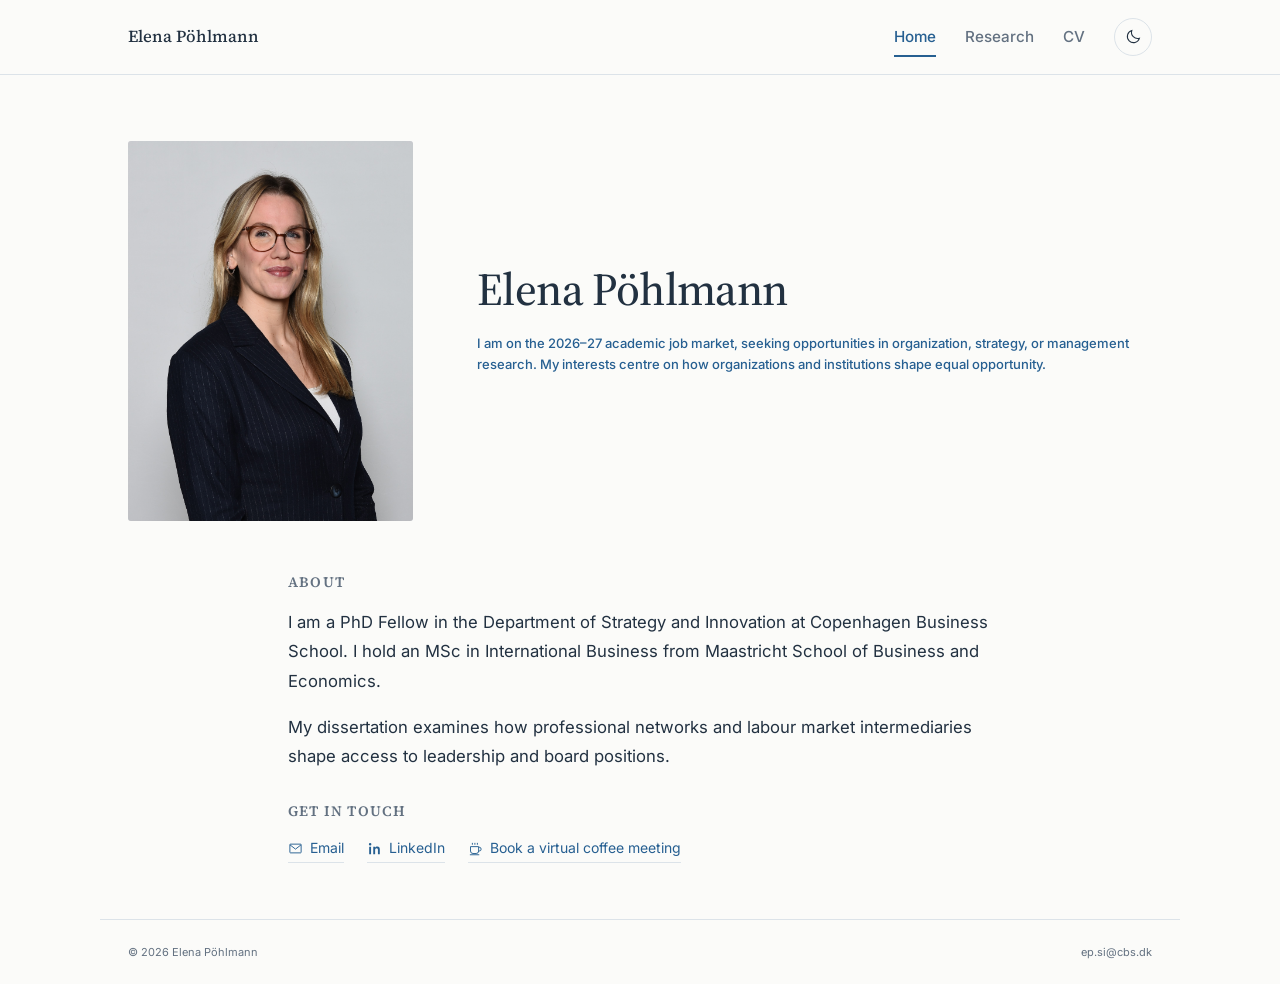
==== index.html @ 1bb363f1 "Publish academic website." ====
<!doctype html>
<html lang="en">
<head>
<meta charset="utf-8">
<meta name="viewport" content="width=device-width,initial-scale=1">
<title>Elena Pöhlmann | Copenhagen Business School</title>
<meta name="description" content="Elena Pöhlmann, PhD Fellow at Copenhagen Business School. Research on executive labor markets, gender, professional networks and entrepreneurship.">
<script>(function(){try{var q=new URLSearchParams(location.search).get('theme');var t=q||localStorage.getItem('elena-theme');if(!t)t=matchMedia('(prefers-color-scheme: dark)').matches?'dark':'light';document.documentElement.dataset.theme=t==='dark'?'dark':'light'}catch(e){}})();</script>
<link rel="icon" href="assets/favicon.svg" type="image/svg+xml">
<link rel="stylesheet" href="assets/font-faces.css?v=20261118b">
<link rel="stylesheet" href="assets/styles.css?v=20261118k">
</head>
<body data-page="home">
<a class="skip" href="#main">Skip to content</a>
<header class="site-header">
<div class="wrap">
<a class="brand" href="/" data-site-path="/">Elena Pöhlmann</a>
<div class="nav-right">
<nav class="nav-links" aria-label="Main navigation">
<a href="/" data-site-path="/" aria-current="page">Home</a>
<a href="/research/" data-site-path="/research/">Research</a>
<a href="/cv/" data-site-path="/cv/">CV</a>
</nav>
<button class="theme-toggle" type="button" aria-label="Switch to dark mode" title="Switch to dark mode" aria-pressed="false">
<svg class="moon" viewBox="0 0 24 24" fill="none" stroke="currentColor" stroke-width="1.5" aria-hidden="true">
<path d="M20.4 14.4A8.6 8.6 0 0 1 9.6 3.6 8.7 8.7 0 1 0 20.4 14.4Z"/>
</svg>
<svg class="sun" viewBox="0 0 24 24" fill="none" stroke="currentColor" stroke-width="1.5" aria-hidden="true">
<circle cx="12" cy="12" r="4"/>
<path d="M12 2v2m0 16v2M2 12h2m16 0h2M5 5l1.5 1.5m11 11L19 19M5 19l1.5-1.5m11-11L19 5"/>
</svg>
</button>
</div>
</div>
</header>
<main id="main" class="wrap home">
<section class="hero" aria-labelledby="name">
<div class="portrait-frame">
<img src="assets/elena-poehlmann-portrait.png?v=20261118i" alt="Portrait of Elena Pöhlmann" width="2333" height="3500">
</div>
<div class="hero-copy">
<h1 id="name">Elena Pöhlmann</h1>
<p class="market-note">I am on the 2026–27 academic job market, seeking opportunities in organization, strategy, or management research. My interests centre on how organizations and institutions shape equal opportunity.</p>
</div>
</section>
<div class="home-bottom">
<section class="about-section" aria-labelledby="about">
<h2 class="section-label" id="about">About</h2>
<p class="bio">I am a PhD Fellow in the Department of Strategy and Innovation at Copenhagen Business School. I hold an MSc in International Business from Maastricht School of Business and Economics.</p>
<p class="bio">My dissertation examines how professional networks and labour market intermediaries shape access to leadership and board positions.</p>
</section>
<section class="contact-section" aria-labelledby="connect">
<h2 class="section-label" id="connect">Get in touch</h2>
<div class="connect-row">
<a class="plain-link" href="mailto:ep.si@cbs.dk">
<svg viewBox="0 0 24 24" fill="none" stroke="currentColor" stroke-width="1.5" aria-hidden="true">
<rect x="3" y="5" width="18" height="14" rx="1"/>
<path d="m3 6 9 7 9-7"/>
</svg>Email</a>
<a class="plain-link" href="https://www.linkedin.com/in/elena-poehlmann/" target="_blank" rel="noopener noreferrer">
<svg viewBox="0 0 24 24" fill="currentColor" aria-hidden="true">
<path d="M5 3a2 2 0 1 1 0 4 2 2 0 0 1 0-4ZM3.5 9h3v12h-3V9ZM10 9h3v1.6c.7-1.1 1.8-1.9 3.5-1.9 3 0 4 1.9 4 4.7V21h-3v-6.6c0-1.7-.4-2.9-2.1-2.9-1.7 0-2.4 1.2-2.4 3V21h-3V9Z"/>
</svg>LinkedIn</a>
<a class="plain-link" href="https://bookings.cloud.microsoft/bookwithme/user/e5c0fc8e6c004dd7b96afc6452cdc614@cbs.dk/meetingtype/2aAU5X9MSEyfibEmsuN26w2?anonymous&amp;ismsaljsauthenabled&amp;ep=mlink" target="_blank" rel="noopener noreferrer">
<svg viewBox="0 0 24 24" fill="none" stroke="currentColor" stroke-width="1.5" aria-hidden="true">
<path d="M4 9h13v7a4 4 0 0 1-4 4H8a4 4 0 0 1-4-4V9Z"/>
<path d="M17 10h1a3 3 0 0 1 0 6h-1M7 3v3m4-3v3m4-3v3M3 22h15"/>
</svg>Book a virtual coffee meeting
</a>
</div>
</section>
</div>
</main>
<footer class="site-footer">
<div class="wrap">
<span>© 2026 Elena Pöhlmann</span>
<div class="footer-links">
<a href="mailto:ep.si@cbs.dk">ep.si@cbs.dk</a>
</div>
</div>
</footer>
<script src="assets/site.js?v=20261118l">
</script>
</body>
</html>
---- assets/font-faces.css ----
/* Self-hosted fonts; license notices are in assets/fonts/. */

@font-face {
  font-family: 'Inter';
  font-style: normal;
  font-weight: 400 600;
  font-display: swap;
  src: url(fonts/inter-latin-ext.woff2) format('woff2');
  unicode-range: U+0100-02BA, U+02BD-02C5, U+02C7-02CC, U+02CE-02D7, U+02DD-02FF, U+0304, U+0308, U+0329, U+1D00-1DBF, U+1E00-1E9F, U+1EF2-1EFF, U+2020, U+20A0-20AB, U+20AD-20C4, U+2113, U+2C60-2C7F, U+A720-A7FF;
}

@font-face {
  font-family: 'Inter';
  font-style: normal;
  font-weight: 400 600;
  font-display: swap;
  src: url(fonts/inter-latin.woff2) format('woff2');
  unicode-range: U+0000-00FF, U+0131, U+0152-0153, U+02BB-02BC, U+02C6, U+02DA, U+02DC, U+0304, U+0308, U+0329, U+2000-206F, U+20AC, U+2122, U+2191, U+2193, U+2212, U+2215, U+FEFF, U+FFFD;
}

@font-face {
  font-family: 'Source Serif 4';
  font-style: normal;
  font-weight: 400 600;
  font-display: swap;
  src: url(fonts/source-serif-4-latin-ext.woff2) format('woff2');
  unicode-range: U+0100-02BA, U+02BD-02C5, U+02C7-02CC, U+02CE-02D7, U+02DD-02FF, U+0304, U+0308, U+0329, U+1D00-1DBF, U+1E00-1E9F, U+1EF2-1EFF, U+2020, U+20A0-20AB, U+20AD-20C4, U+2113, U+2C60-2C7F, U+A720-A7FF;
}

@font-face {
  font-family: 'Source Serif 4';
  font-style: normal;
  font-weight: 400 600;
  font-display: swap;
  src: url(fonts/source-serif-4-latin.woff2) format('woff2');
  unicode-range: U+0000-00FF, U+0131, U+0152-0153, U+02BB-02BC, U+02C6, U+02DA, U+02DC, U+0304, U+0308, U+0329, U+2000-206F, U+20AC, U+2122, U+2191, U+2193, U+2212, U+2215, U+FEFF, U+FFFD;
}
---- assets/styles.css ----
:root{color-scheme:light;--bg:#fbfbf9;--surface:#fff;--ink:#223141;--muted:#637181;--blue:#265f91;--blue-hover:#17436a;--soft:#edf3f8;--line:#dce3e9;--photo:#e8eaec;--max:1080px;--font-display:"Source Serif 4",Georgia,serif;--font-body:"Inter",Arial,sans-serif}

:root[data-theme="dark"]{color-scheme:dark;--bg:#111a24;--surface:#182330;--ink:#e7edf4;--muted:#a6b4c3;--blue:#94bfeb;--blue-hover:#c4def9;--soft:#1b3044;--line:#304050;--photo:#263441}

*{box-sizing:border-box}
html{scroll-behavior:smooth;scroll-padding-top:96px}
body{margin:0;background:var(--bg);color:var(--ink);font:17px/1.65 var(--font-body);font-optical-sizing:auto;-webkit-font-smoothing:antialiased}
a{color:var(--blue);text-underline-offset:4px;text-decoration-thickness:1px}
a:hover{color:var(--blue-hover)}
button,a,summary{-webkit-tap-highlight-color:transparent}
button{font:inherit}
a:focus-visible,button:focus-visible,summary:focus-visible{outline:2px solid var(--blue);outline-offset:5px;border-radius:2px}
img{max-width:100%;display:block}
svg{flex-shrink:0}
h1,h2,h3,p{margin-top:0}
h1,h2,h3,.brand{font-family:var(--font-display);font-weight:500}
h1{font-size:clamp(2rem,4vw,2.85rem);line-height:1.15;letter-spacing:-.6px;margin-bottom:18px}
h2{font-size:1.55rem;line-height:1.3;letter-spacing:-.3px}
h3{font-size:1.25rem;line-height:1.4;letter-spacing:-.2px}
p{margin-bottom:20px}
.wrap{max-width:var(--max);margin:auto;padding-inline:28px}
.site-header{position:sticky;top:0;z-index:50;background:var(--bg);border-bottom:1px solid var(--line)}
.site-header .wrap{display:flex;align-items:center;justify-content:space-between;gap:30px;min-height:74px}
.brand{text-decoration:none;color:var(--ink);font-size:1.05rem;white-space:nowrap}
.nav-right,.nav-links{display:flex;align-items:center;gap:29px}
.nav-links a{color:var(--muted);text-decoration:none;font-size:.95rem;font-weight:500;padding-block:8px;position:relative}
.nav-links a:hover,.nav-links a[aria-current="page"]{color:var(--blue)}
.nav-links a[aria-current="page"]:after{content:"";position:absolute;left:0;right:0;bottom:1px;height:2px;background:var(--blue)}
.theme-toggle{width:38px;height:38px;border:1px solid var(--line);border-radius:50%;background:transparent;display:grid;place-items:center;cursor:pointer;color:var(--ink)}
.theme-toggle:hover{background:var(--soft);border-color:var(--blue)}
.theme-toggle svg{width:17px;height:17px}
.sun{display:none}
[data-theme=dark] .sun{display:block}
[data-theme=dark] .moon{display:none}
.skip{position:fixed;left:14px;top:-80px;background:var(--surface);z-index:100;padding:10px}
.skip:focus{top:10px}
.home{padding-top:60px;padding-bottom:56px}
.hero{display:grid;grid-template-columns:285px minmax(0,1fr);gap:64px;align-items:center}
.portrait-frame{background:var(--photo);border-radius:3px;overflow:hidden;aspect-ratio:3/4;margin-top:6px}
.portrait-frame img{width:100%;height:100%;object-fit:cover;object-position:50% 22%;transform:scale(1.2);transform-origin:50% 12%}
.market-note,.paper-tag{display:inline-block;color:var(--blue);font:500 13px/1.6 var(--font-body);background:none;border:0;padding:0;letter-spacing:0;text-transform:none}
.market-note{margin-bottom:18px}
.lead{font:400 1.12rem/1.65 var(--font-body);letter-spacing:0;margin-bottom:0;max-width:520px}
.bio{font-size:1.04rem;line-height:1.78;margin-bottom:0}
.bio+.bio{margin-top:16px}
.home-bottom{max-width:704px;margin:52px auto 0}
.section-label{font-size:.9rem;letter-spacing:1.2px;text-transform:uppercase;color:var(--muted);font-weight:600;margin:0 0 16px;font-family:var(--font-display)}
.contact-section{margin-top:30px}
.connect-row{display:flex;gap:23px;align-items:center;flex-wrap:wrap;font-size:14px}
.plain-link{display:inline-flex;align-items:center;gap:7px;text-decoration:none;border-bottom:1px solid var(--line);padding-bottom:2px}
.plain-link svg{width:15px;height:15px}
.page-main{padding-top:55px;padding-bottom:65px}
.page-heading{max-width:760px;margin-bottom:34px}
.page-heading h1{margin-bottom:0}
.papers-section{margin-bottom:48px}
.papers-section>h2{font-size:1.55rem;margin-bottom:7px;padding-bottom:16px;border-bottom:1px solid var(--line)}
.paper{padding:27px 0 28px;border-bottom:1px solid var(--line)}
.paper h3{max-width:850px;margin-bottom:11px}
.paper-authors{color:var(--muted);font-size:13px;margin-bottom:11px;line-height:1.6}
.paper-meta{display:flex;align-items:center;gap:13px;flex-wrap:wrap;color:var(--muted);font-size:11px;letter-spacing:.2px;margin-bottom:13px}
.paper-toggle{max-width:100%;padding:0;border:0;background:none;color:inherit;font:inherit;line-height:inherit;letter-spacing:inherit;text-align:left;cursor:pointer}
.paper-toggle:hover,.paper-toggle:focus-visible{color:var(--blue)}
.paper-summary{max-width:850px}
.paper-summary p{font-size:.96rem;line-height:1.7;margin:17px 0 0}
.draft-status{color:var(--muted);font-size:11px;margin-top:11px}
.cv-toolbar{display:flex;align-items:center;gap:13px;flex-wrap:wrap;margin-bottom:27px}
.button{display:inline-flex;align-items:center;gap:8px;font-size:13px;border:1px solid var(--line);border-radius:3px;padding:9px 15px;background:var(--surface);text-decoration:none;line-height:1.5}
.button.primary{background:var(--blue);border-color:var(--blue);color:var(--bg)}
.button:hover{border-color:var(--blue)}
.cv-preview{max-width:840px;margin:auto}
.cv-preview img{width:100%;height:auto;border:1px solid var(--line);box-shadow:0 5px 20px #00000008;margin-bottom:25px;background:#fff}
.site-footer .wrap{border-top:1px solid var(--line);display:flex;justify-content:space-between;align-items:center;gap:20px;padding-block:23px;color:var(--muted);font-size:11px}
.footer-links{display:flex;gap:23px}
.footer-links a{color:var(--muted);text-decoration:none}
.footer-links a:hover{color:var(--blue)}

@media(max-width:820px){body{font-size:16px}}

@media(max-width:760px){.wrap{padding-inline:24px}
.site-header .wrap{gap:16px}
.nav-right,.nav-links{gap:19px}
.hero{grid-template-columns:210px minmax(0,1fr);gap:32px}
.home-bottom{margin-top:40px}
.home{padding-top:40px}
}

@media(max-width:570px){html{scroll-padding-top:124px}
.wrap{padding-inline:23px}
.site-header .wrap{flex-wrap:wrap;min-height:108px;padding-top:16px;padding-bottom:12px;row-gap:8px}
.nav-right{width:100%;justify-content:space-between}
.nav-links{gap:28px}
.nav-links a{font-size:14px}
.theme-toggle{height:31px;width:31px}
.hero{display:flex;flex-direction:column;align-items:flex-start;gap:28px}
.portrait-frame{width:180px;aspect-ratio:3/4;margin:0}
.home{padding-top:32px;padding-bottom:35px}
h1{margin-bottom:12px}
.lead{font-size:1.05rem}
.market-note{margin-bottom:16px}
.bio{font-size:1rem}
.home-bottom{margin-top:30px}
.connect-row{gap:18px}
.page-main{padding-top:36px;padding-bottom:35px}
.page-heading{margin-bottom:30px}
.paper{padding-block:23px}
.site-footer .wrap{align-items:flex-start;flex-direction:column;gap:10px;padding-block:19px}
.footer-links{gap:22px}
.cv-toolbar{gap:10px}
.button{font-size:12px;padding:9px 12px}
}

@media(prefers-reduced-motion:reduce){html{scroll-behavior:auto}
*{transition:none!important}
}

@media print{.site-header,.site-footer,.cv-toolbar{display:none}
body{background:white;color:black}
.wrap{max-width:none;padding:0}
.cv-preview img{border:0;box-shadow:none;page-break-after:always}
.paper-summary[hidden]{display:block}
.home{padding:0}
}
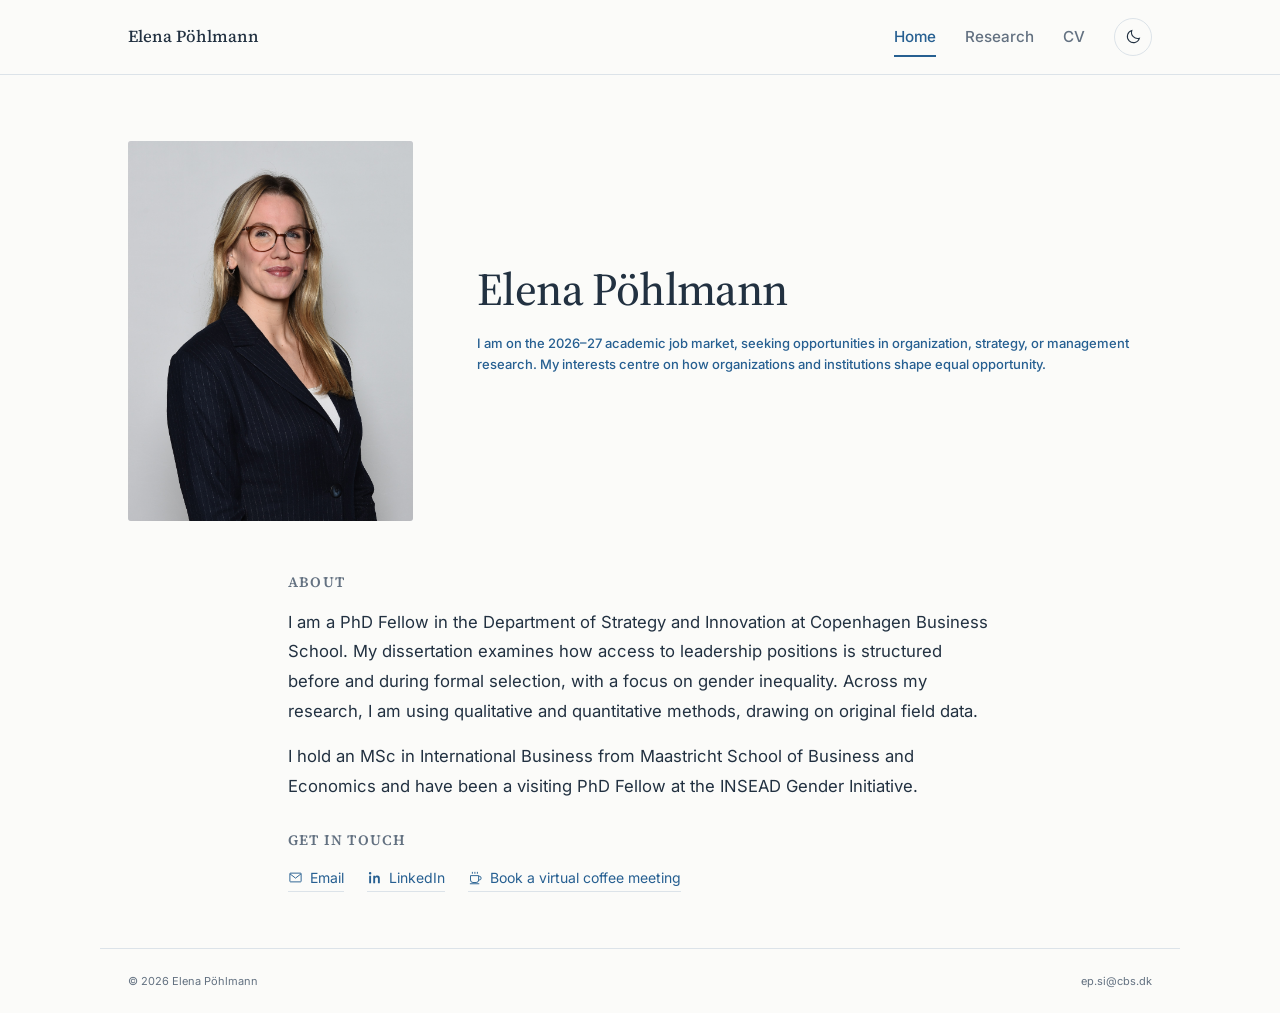
==== commit c8cd93d9: "Update About section" ====
--- a/index.html
+++ b/index.html
@@ -46,8 +46,8 @@
 <div class="home-bottom">
 <section class="about-section" aria-labelledby="about">
 <h2 class="section-label" id="about">About</h2>
-<p class="bio">I am a PhD Fellow in the Department of Strategy and Innovation at Copenhagen Business School. I hold an MSc in International Business from Maastricht School of Business and Economics.</p>
-<p class="bio">My dissertation examines how professional networks and labour market intermediaries shape access to leadership and board positions.</p>
+<p class="bio">I am a PhD Fellow in the Department of Strategy and Innovation at Copenhagen Business School. My dissertation examines how access to leadership positions is structured before and during formal selection, with a focus on gender inequality. Across my research, I am using qualitative and quantitative methods, drawing on original field data.</p>
+<p class="bio">I hold an MSc in International Business from Maastricht School of Business and Economics and have been a visiting PhD Fellow at the INSEAD Gender Initiative.</p>
 </section>
 <section class="contact-section" aria-labelledby="connect">
 <h2 class="section-label" id="connect">Get in touch</h2>
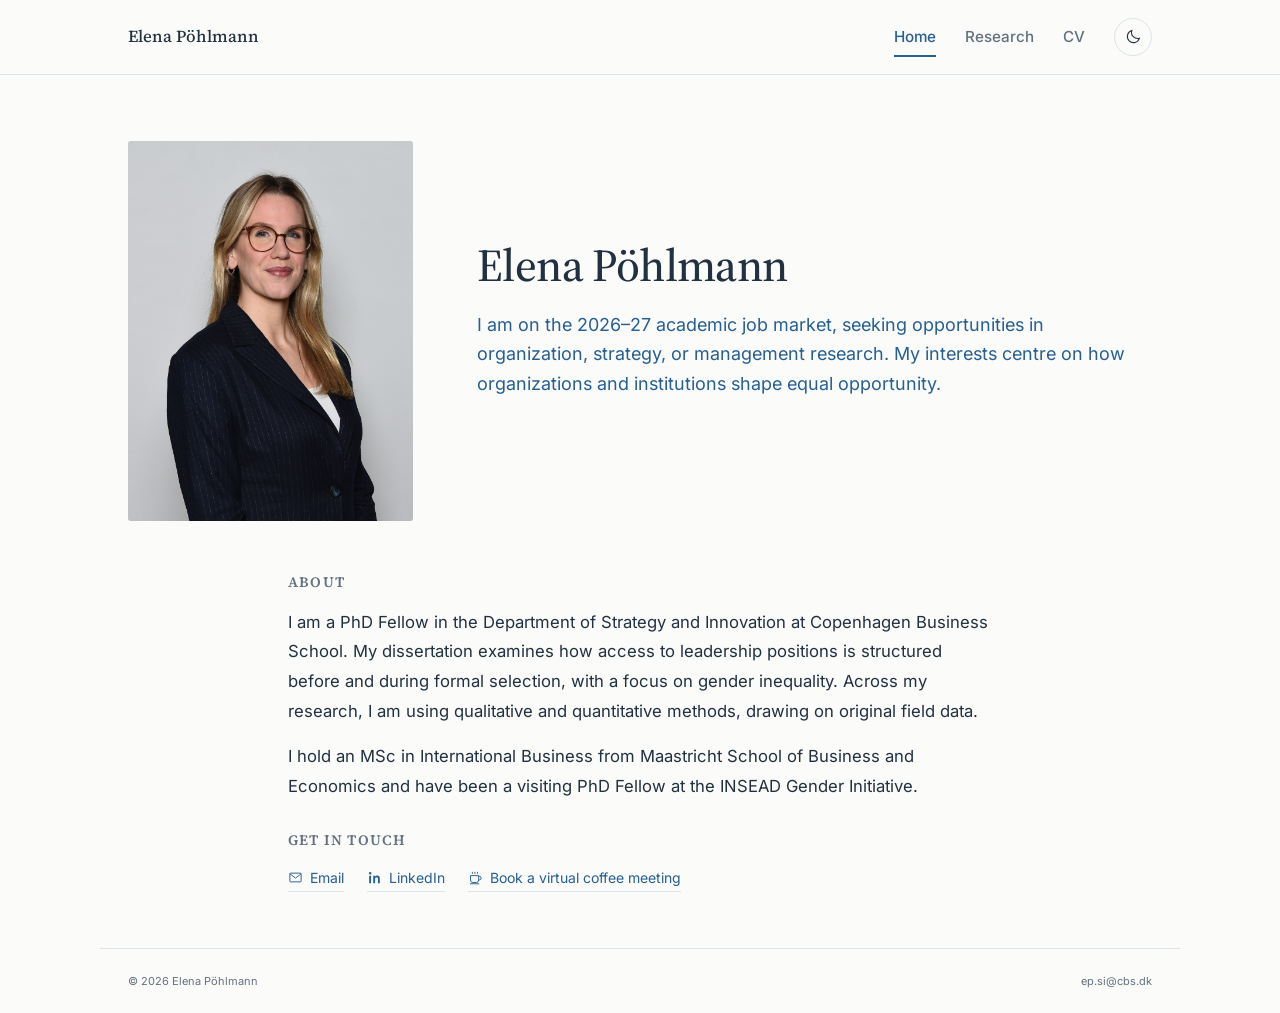
==== commit 5265efb4: "Refresh homepage design references" ====
--- a/index.html
+++ b/index.html
@@ -6,9 +6,9 @@
 <title>Elena Pöhlmann | Copenhagen Business School</title>
 <meta name="description" content="Elena Pöhlmann, PhD Fellow at Copenhagen Business School. Research on executive labor markets, gender, professional networks and entrepreneurship.">
 <script>(function(){try{var q=new URLSearchParams(location.search).get('theme');var t=q||localStorage.getItem('elena-theme');if(!t)t=matchMedia('(prefers-color-scheme: dark)').matches?'dark':'light';document.documentElement.dataset.theme=t==='dark'?'dark':'light'}catch(e){}})();</script>
-<link rel="icon" href="assets/favicon.svg" type="image/svg+xml">
+<link rel="icon" href="assets/favicon.svg?v=20261118n" type="image/svg+xml">
 <link rel="stylesheet" href="assets/font-faces.css?v=20261118b">
-<link rel="stylesheet" href="assets/styles.css?v=20261118k">
+<link rel="stylesheet" href="assets/styles.css?v=20261118m">
 </head>
 <body data-page="home">
 <a class="skip" href="#main">Skip to content</a>
--- a/assets/styles.css
+++ b/assets/styles.css
@@ -39,7 +39,7 @@
 .portrait-frame{background:var(--photo);border-radius:3px;overflow:hidden;aspect-ratio:3/4;margin-top:6px}
 .portrait-frame img{width:100%;height:100%;object-fit:cover;object-position:50% 22%;transform:scale(1.2);transform-origin:50% 12%}
 .market-note,.paper-tag{display:inline-block;color:var(--blue);font:500 13px/1.6 var(--font-body);background:none;border:0;padding:0;letter-spacing:0;text-transform:none}
-.market-note{margin-bottom:18px}
+.market-note{font:400 1.12rem/1.65 var(--font-body);margin-bottom:18px}
 .lead{font:400 1.12rem/1.65 var(--font-body);letter-spacing:0;margin-bottom:0;max-width:520px}
 .bio{font-size:1.04rem;line-height:1.78;margin-bottom:0}
 .bio+.bio{margin-top:16px}
@@ -50,7 +50,7 @@
 .plain-link{display:inline-flex;align-items:center;gap:7px;text-decoration:none;border-bottom:1px solid var(--line);padding-bottom:2px}
 .plain-link svg{width:15px;height:15px}
 .page-main{padding-top:55px;padding-bottom:65px}
-.page-heading{max-width:760px;margin-bottom:34px}
+.page-heading{max-width:760px;margin-bottom:48px}
 .page-heading h1{margin-bottom:0}
 .papers-section{margin-bottom:48px}
 .papers-section>h2{font-size:1.55rem;margin-bottom:7px;padding-bottom:16px;border-bottom:1px solid var(--line)}
@@ -101,7 +101,7 @@
 .home-bottom{margin-top:30px}
 .connect-row{gap:18px}
 .page-main{padding-top:36px;padding-bottom:35px}
-.page-heading{margin-bottom:30px}
+.page-heading{margin-bottom:40px}
 .paper{padding-block:23px}
 .site-footer .wrap{align-items:flex-start;flex-direction:column;gap:10px;padding-block:19px}
 .footer-links{gap:22px}
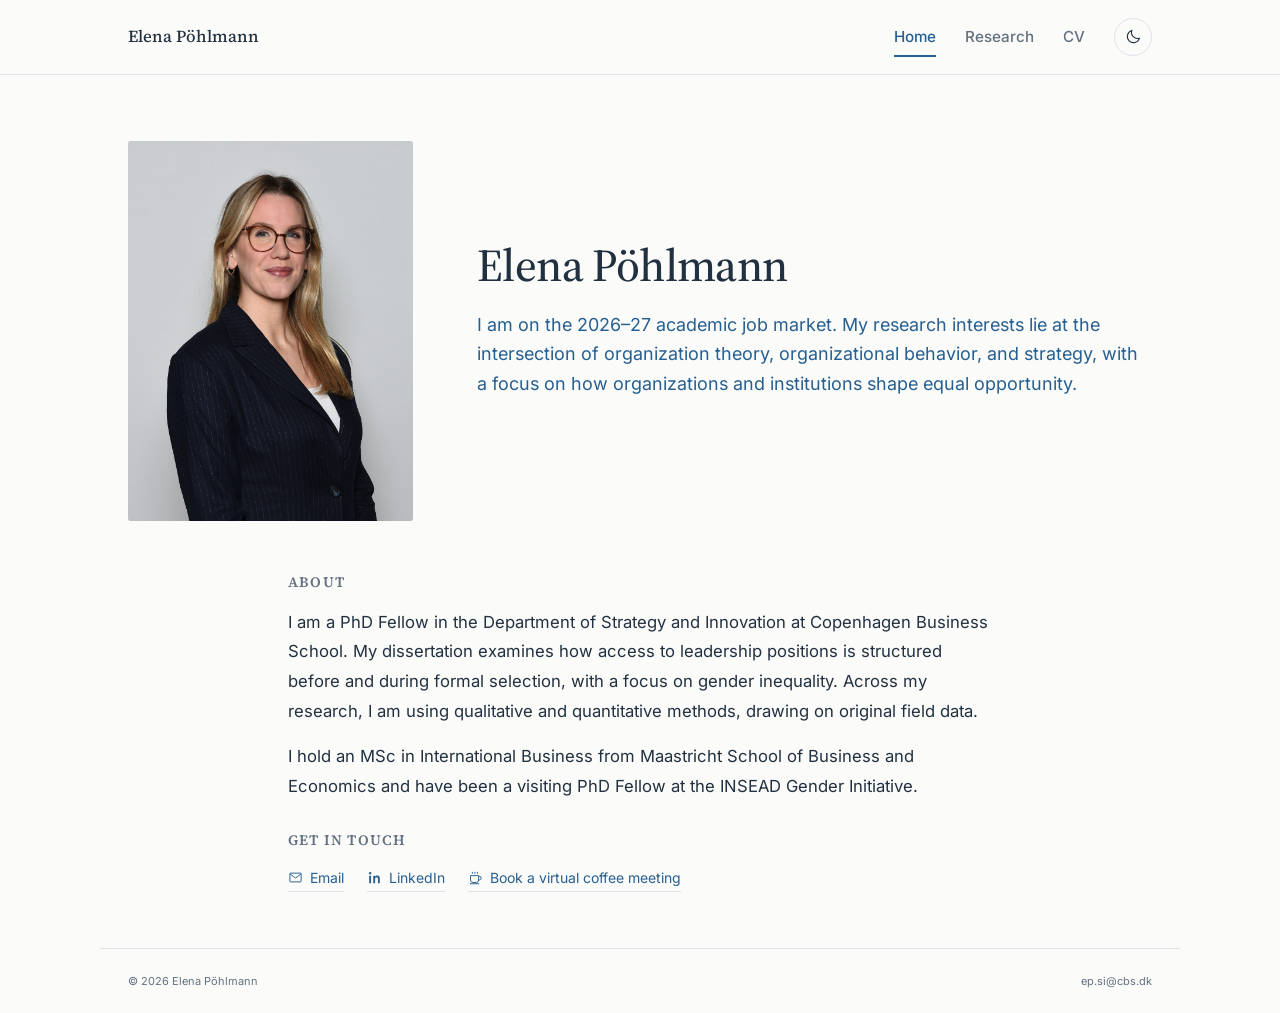
==== commit 7900001b: "Update job-market introduction" ====
--- a/index.html
+++ b/index.html
@@ -40,7 +40,7 @@
 </div>
 <div class="hero-copy">
 <h1 id="name">Elena Pöhlmann</h1>
-<p class="market-note">I am on the 2026–27 academic job market, seeking opportunities in organization, strategy, or management research. My interests centre on how organizations and institutions shape equal opportunity.</p>
+<p class="market-note">I am on the 2026–27 academic job market. My research interests lie at the intersection of organization theory, organizational behavior, and strategy, with a focus on how organizations and institutions shape equal opportunity.</p>
 </div>
 </section>
 <div class="home-bottom">
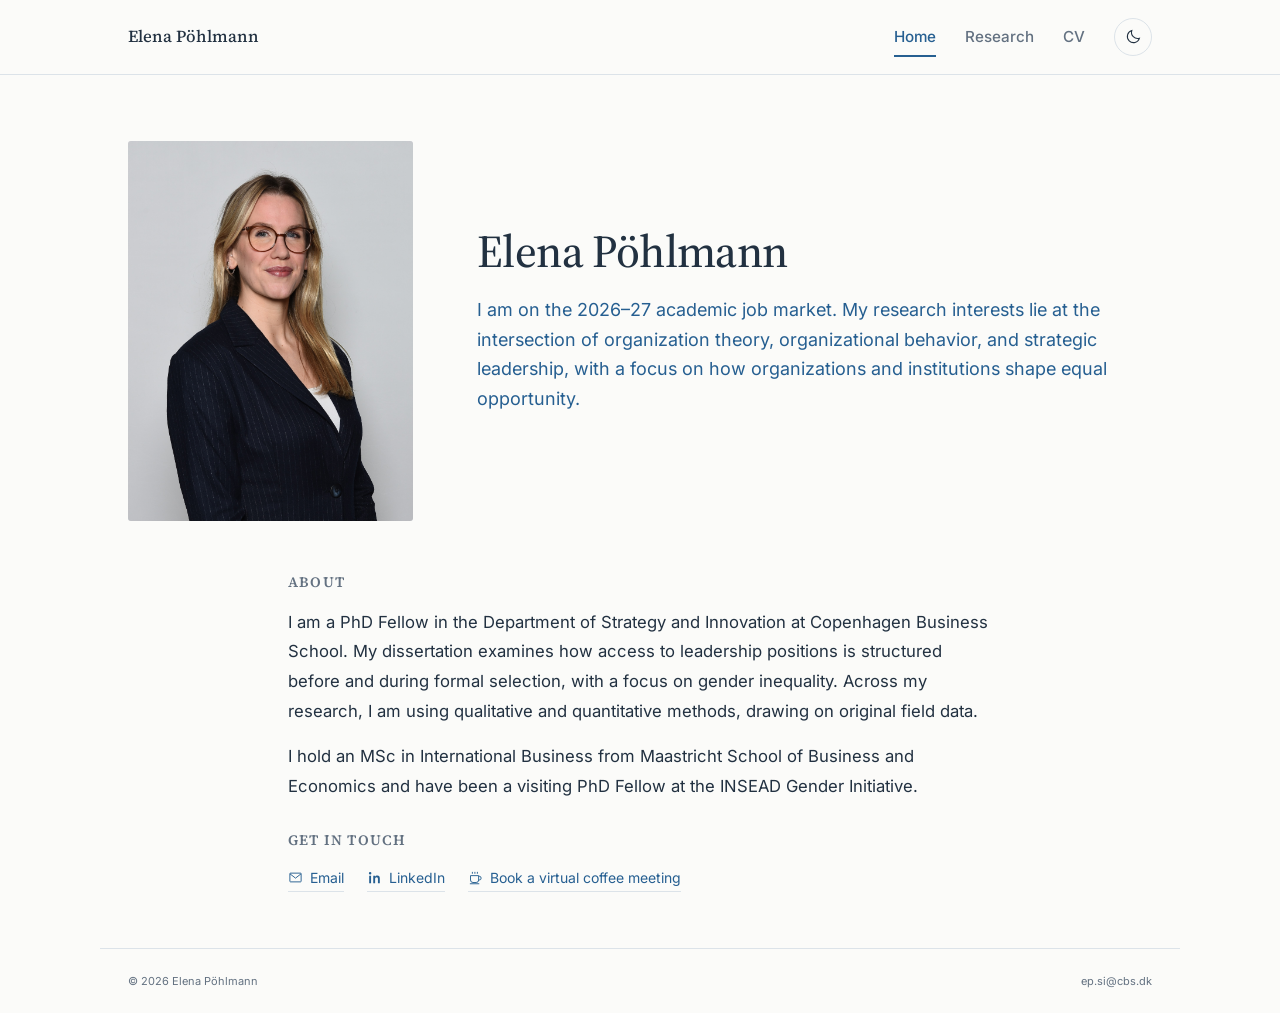
==== commit c9a2cd17: "Update homepage research positioning" ====
--- a/index.html
+++ b/index.html
@@ -40,7 +40,7 @@
 </div>
 <div class="hero-copy">
 <h1 id="name">Elena Pöhlmann</h1>
-<p class="market-note">I am on the 2026–27 academic job market. My research interests lie at the intersection of organization theory, organizational behavior, and strategy, with a focus on how organizations and institutions shape equal opportunity.</p>
+<p class="market-note">I am on the 2026–27 academic job market. My research interests lie at the intersection of organization theory, organizational behavior, and strategic leadership, with a focus on how organizations and institutions shape equal opportunity.</p>
 </div>
 </section>
 <div class="home-bottom">
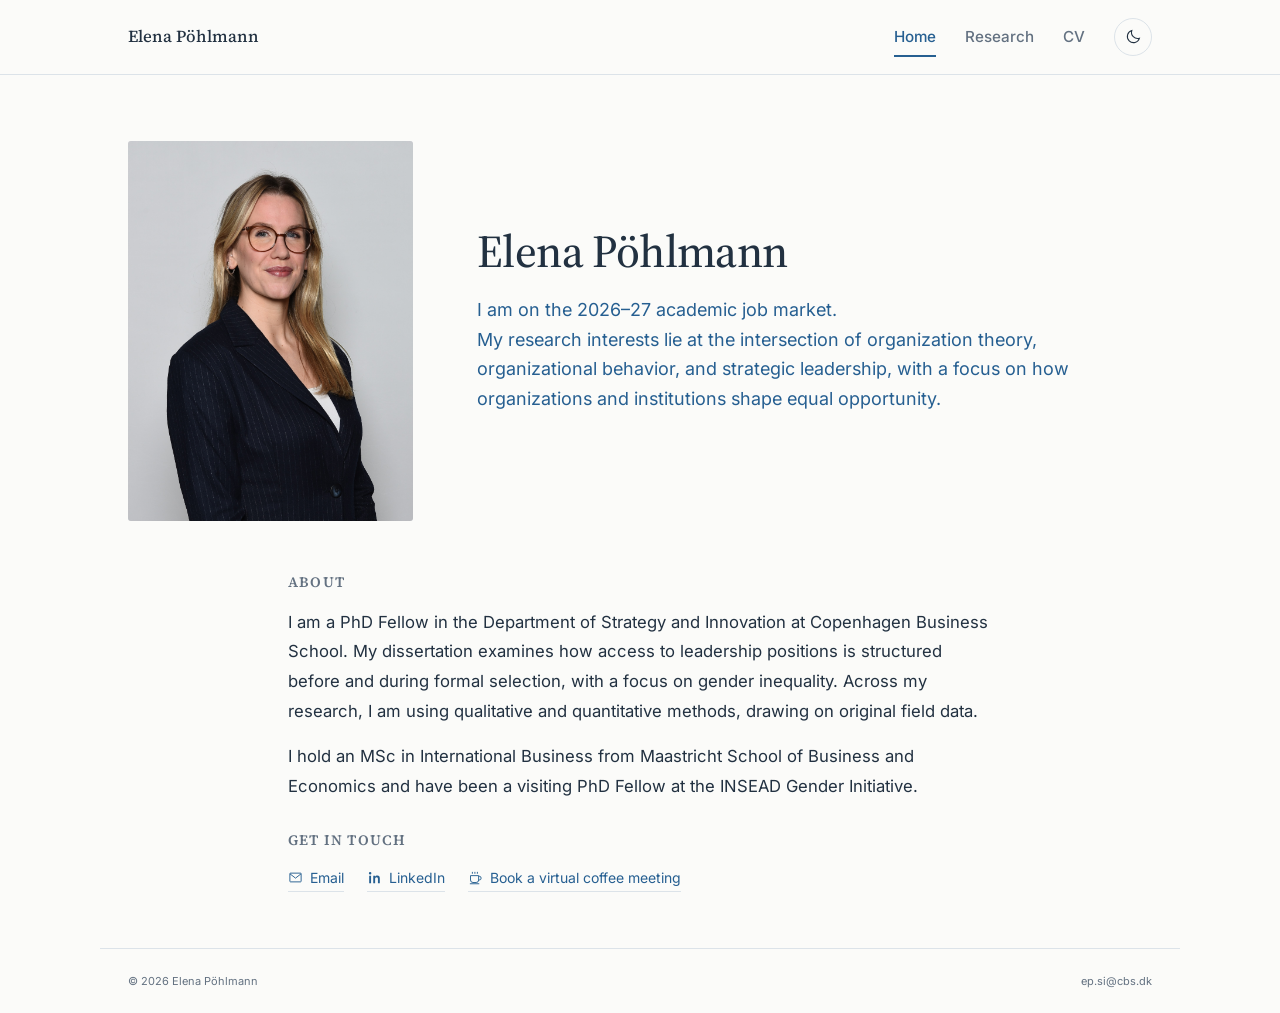
==== commit e295f29f: "Updated Heading" ====
--- a/index.html
+++ b/index.html
@@ -40,7 +40,8 @@
 </div>
 <div class="hero-copy">
 <h1 id="name">Elena Pöhlmann</h1>
-<p class="market-note">I am on the 2026–27 academic job market. My research interests lie at the intersection of organization theory, organizational behavior, and strategic leadership, with a focus on how organizations and institutions shape equal opportunity.</p>
+<p class="market-note">I am on the 2026–27 academic job market.<br>
+My research interests lie at the intersection of organization theory, organizational behavior, and strategic leadership, with a focus on how organizations and institutions shape equal opportunity.</p>
 </div>
 </section>
 <div class="home-bottom">
